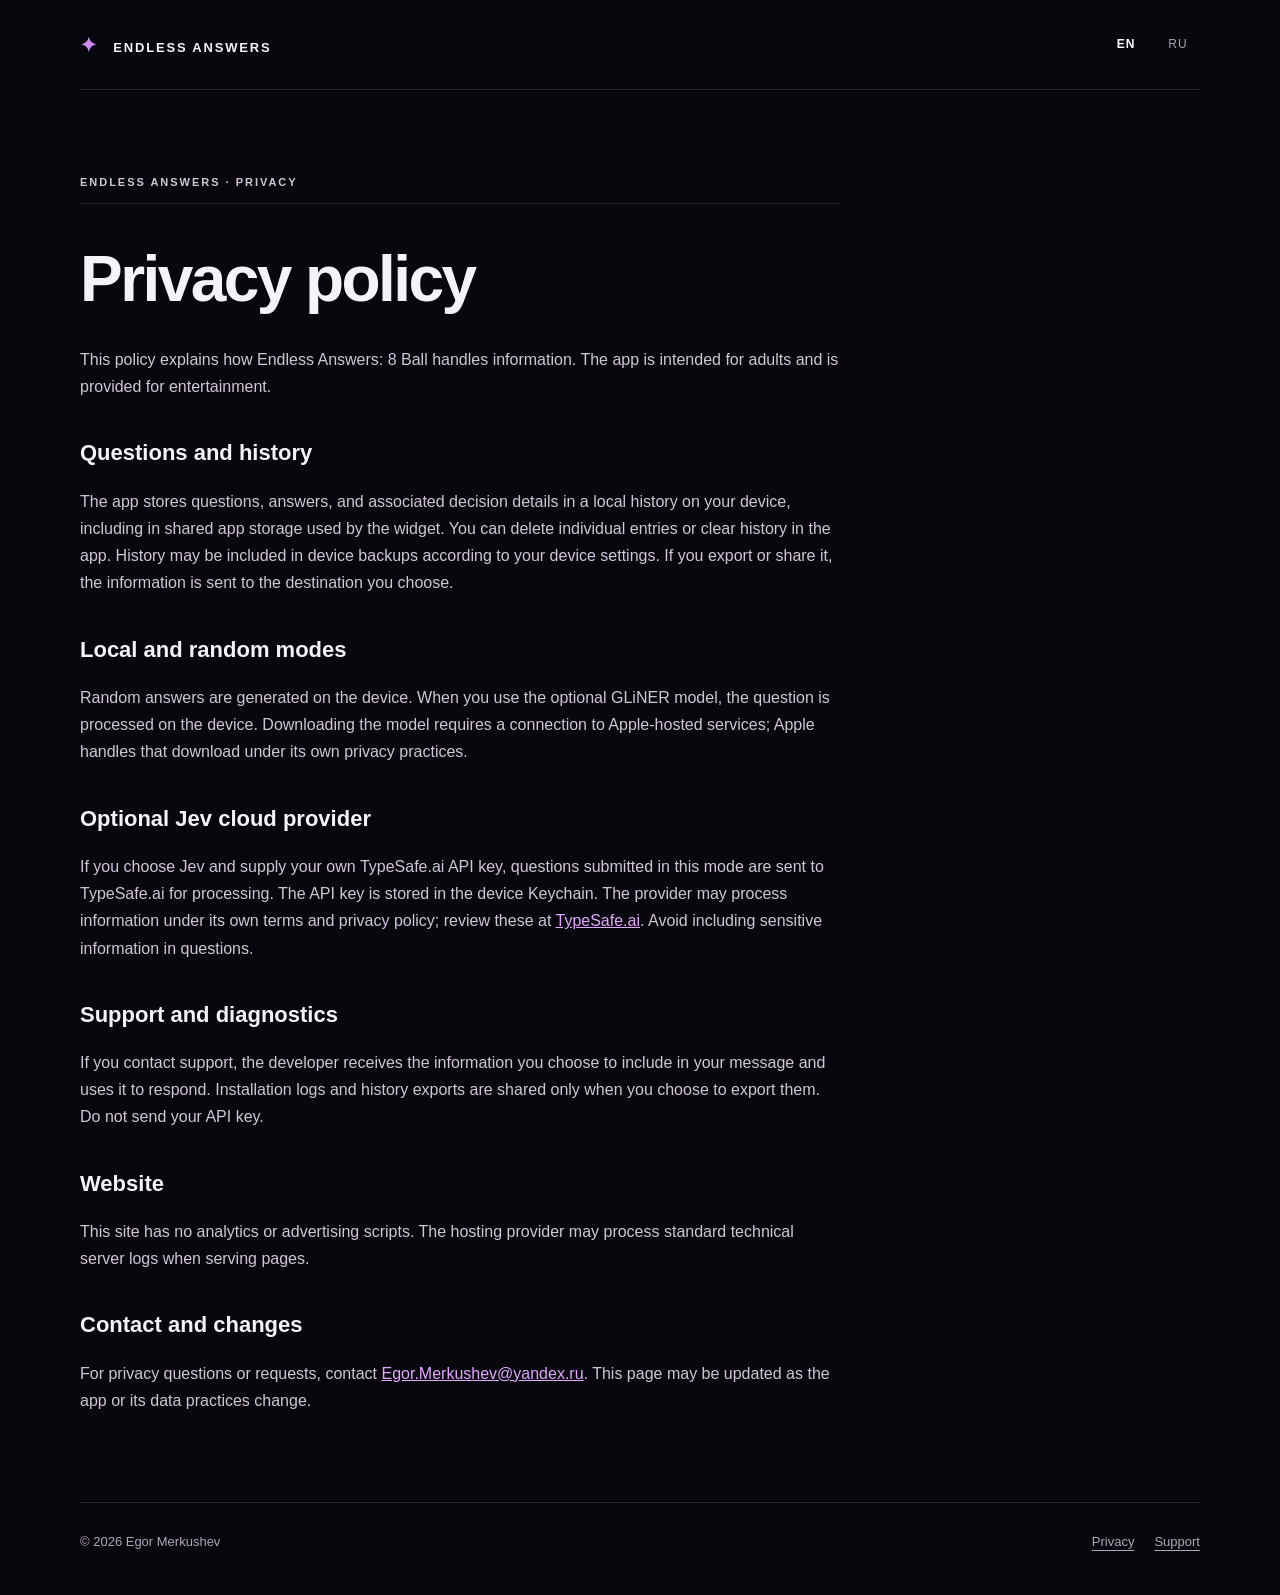
==== website/8ball/privacy/index.html @ be985695 "Add Endless Answers website" ====
<!doctype html>
<html lang="en">
<head><meta charset="utf-8"><meta name="viewport" content="width=device-width,initial-scale=1"><meta name="theme-color" content="#09070e"><link rel="stylesheet" href="../styles.css"><script src="../language.js" defer></script><title>Privacy — Endless Answers</title>
</head>

<body><div class="wrap">
<header class="topbar"><a class="brand" data-internal href="../"><b>✦</b> ENDLESS ANSWERS</a>
<nav class="language" aria-label="Language"><a href="?lang=en" lang="en">EN</a><a href="?lang=ru" lang="ru">RU</a>
</nav>

</header>

<main class="legal">
<p class="eyebrow">Endless Answers · Privacy
</p>
<article data-language="en">
<h1>Privacy policy
</h1>
<p>This policy explains how Endless Answers: 8 Ball handles information. The app is intended for adults and is provided for entertainment.
</p>
<h2>Questions and history
</h2>
<p>The app stores questions, answers, and associated decision details in a local history on your device, including in shared app storage used by the widget. You can delete individual entries or clear history in the app. History may be included in device backups according to your device settings. If you export or share it, the information is sent to the destination you choose.
</p>
<h2>Local and random modes
</h2>
<p>Random answers are generated on the device. When you use the optional GLiNER model, the question is processed on the device. Downloading the model requires a connection to Apple-hosted services; Apple handles that download under its own privacy practices.
</p>
<h2>Optional Jev cloud provider
</h2>
<p>If you choose Jev and supply your own TypeSafe.ai API key, questions submitted in this mode are sent to TypeSafe.ai for processing. The API key is stored in the device Keychain. The provider may process information under its own terms and privacy policy; review these at <a href="https://typesafe.ai/">TypeSafe.ai</a>. Avoid including sensitive information in questions.
</p>
<h2>Support and diagnostics
</h2>
<p>If you contact support, the developer receives the information you choose to include in your message and uses it to respond. Installation logs and history exports are shared only when you choose to export them. Do not send your API key.
</p>
<h2>Website
</h2>
<p>This site has no analytics or advertising scripts. The hosting provider may process standard technical server logs when serving pages.
</p>
<h2>Contact and changes
</h2>
<p>For privacy questions or requests, contact <a href="mailto:Egor.Merkushev@yandex.ru">Egor.Merkushev@yandex.ru</a>. This page may be updated as the app or its data practices change.
</p>
</article>

<article data-language="ru">
<h1>Политика конфиденциальности
</h1>
<p>Здесь описано, как Endless Answers: 8 Ball обрабатывает информацию. Приложение предназначено для взрослых и создано для развлечения.
</p>
<h2>Вопросы и история
</h2>
<p>Вопросы, ответы и связанные детали решения сохраняются в локальной истории на устройстве, в том числе в общем хранилище приложения и виджета. В приложении можно удалить отдельные записи или очистить историю. В зависимости от настроек устройства история может входить в резервные копии. При экспорте или отправке данные передаются туда, куда вы сами выбрали.
</p>
<h2>Локальный и случайный режимы
</h2>
<p>Случайные ответы создаются на устройстве. При использовании необязательной модели GLiNER вопрос обрабатывается на устройстве. Для скачивания модели требуется соединение с сервисами Apple, которые обрабатывают загрузку согласно своим правилам конфиденциальности.
</p>
<h2>Необязательный облачный провайдер Jev
</h2>
<p>Если вы выбрали Jev и указали собственный API-ключ TypeSafe.ai, вопросы в этом режиме отправляются TypeSafe.ai для обработки. Ключ хранится в Связке ключей устройства. Провайдер обрабатывает данные по своим условиям и политике конфиденциальности; ознакомьтесь с ними на <a href="https://typesafe.ai/">TypeSafe.ai</a>. Не включайте в вопросы чувствительную информацию.
</p>
<h2>Поддержка и диагностика
</h2>
<p>При обращении в поддержку разработчик получает информацию, которую вы сами включили в сообщение, и использует её для ответа. Журналы установки и экспорт истории передаются только по вашему выбору. Не отправляйте API-ключ.
</p>
<h2>Сайт
</h2>
<p>На этом сайте нет скриптов аналитики и рекламы. При выдаче страниц хостинг-провайдер может обрабатывать стандартные технические журналы сервера.
</p>
<h2>Контакты и изменения
</h2>
<p>Вопросы о конфиденциальности и запросы можно направить на <a href="mailto:Egor.Merkushev@yandex.ru">Egor.Merkushev@yandex.ru</a>. При изменении приложения или способов обработки данных эта страница может быть обновлена.
</p>
</article>

</main>

<footer><span>© 2026 Egor Merkushev</span><a data-internal data-en="Privacy" data-ru="Конфиденциальность" href="../privacy/">Privacy</a><a data-internal data-en="Support" data-ru="Поддержка" href="../support/">Support</a>
</footer>
</div>
</body>
</html>
---- website/8ball/styles.css ----
*{box-sizing:border-box}
html{color-scheme:dark;scroll-behavior:smooth}
body{margin:0;background:#09070e;color:#f6f2fa;font:16px/1.7 -apple-system,BlinkMacSystemFont,"Segoe UI",sans-serif}
a{color:inherit}
a:focus-visible{outline:3px solid #dc86ff;outline-offset:5px}
.wrap{width:min(1120px,calc(100% - 48px));margin:auto}
.topbar{height:90px;display:flex;align-items:center;justify-content:space-between;gap:20px;border-bottom:1px solid #ffffff20}
.brand{font-size:13px;font-weight:750;letter-spacing:.14em;text-decoration:none}
.brand b{color:#d68af8;font-size:20px;margin-right:9px}
.language{display:flex;gap:8px}
.language a{min-width:44px;min-height:44px;display:grid;place-items:center;color:#aaa0b5;text-decoration:none;font-size:12px;letter-spacing:.08em}
.language a[aria-current=true]{color:#fff;font-weight:700}
.hero{display:grid;grid-template-columns:1fr 1fr;align-items:center;gap:42px;min-height:620px;padding:70px 0}
.eyebrow{font-size:11px;letter-spacing:.18em;text-transform:uppercase;font-weight:700;color:#dc98f5}
.hero h1{font-size:clamp(48px,6.5vw,84px);line-height:1.02;letter-spacing:-.055em;margin:16px 0 24px;text-wrap:balance}
.lead{font-size:clamp(18px,2vw,22px);color:#c3b9cc;max-width:32rem}
.hero-art{width:100%;height:auto;border-radius:42px;display:block;box-shadow:0 24px 100px #4a18703d}
.features{display:grid;grid-template-columns:repeat(3,1fr);gap:14px;padding-bottom:80px}
.card{background:#17121f;border:1px solid #ffffff15;border-radius:24px;padding:25px}
.card h2{font-size:18px;margin:0 0 8px}
.card p{color:#c0b7c9;margin:0}
.legal{max-width:760px;min-height:65vh;padding:72px 0}
.legal h1{font-size:clamp(40px,6vw,64px);line-height:1.1;letter-spacing:-.04em;margin:12px 0 32px}
.legal article{border-top:1px solid #ffffff20;padding-top:28px}
.legal h2{font-size:22px;margin:34px 0 8px}
.legal p,.legal li{color:#d0c6d7}
.legal a{color:#e2a7ff;overflow-wrap:anywhere}
.contact{font-size:20px}
footer{border-top:1px solid #ffffff20;padding:28px 0 42px;color:#b1a5ba;font-size:13px;display:flex;flex-wrap:wrap;gap:20px;align-items:center}
footer span{margin-right:auto}
footer a{text-underline-offset:4px}
[hidden]{display:none!important}
@media(max-width:760px){.wrap{width:calc(100% - 40px)}
.topbar{height:76px}
.hero{grid-template-columns:1fr;gap:26px;min-height:0;padding:62px 0 40px}
.hero h1{font-size:clamp(44px,12vw,68px)}
.hero-art{max-width:530px;margin:auto}
.features{grid-template-columns:1fr;padding-bottom:50px}
.legal{padding:55px 0}
}
@media(prefers-reduced-motion:reduce){html{scroll-behavior:auto}
}
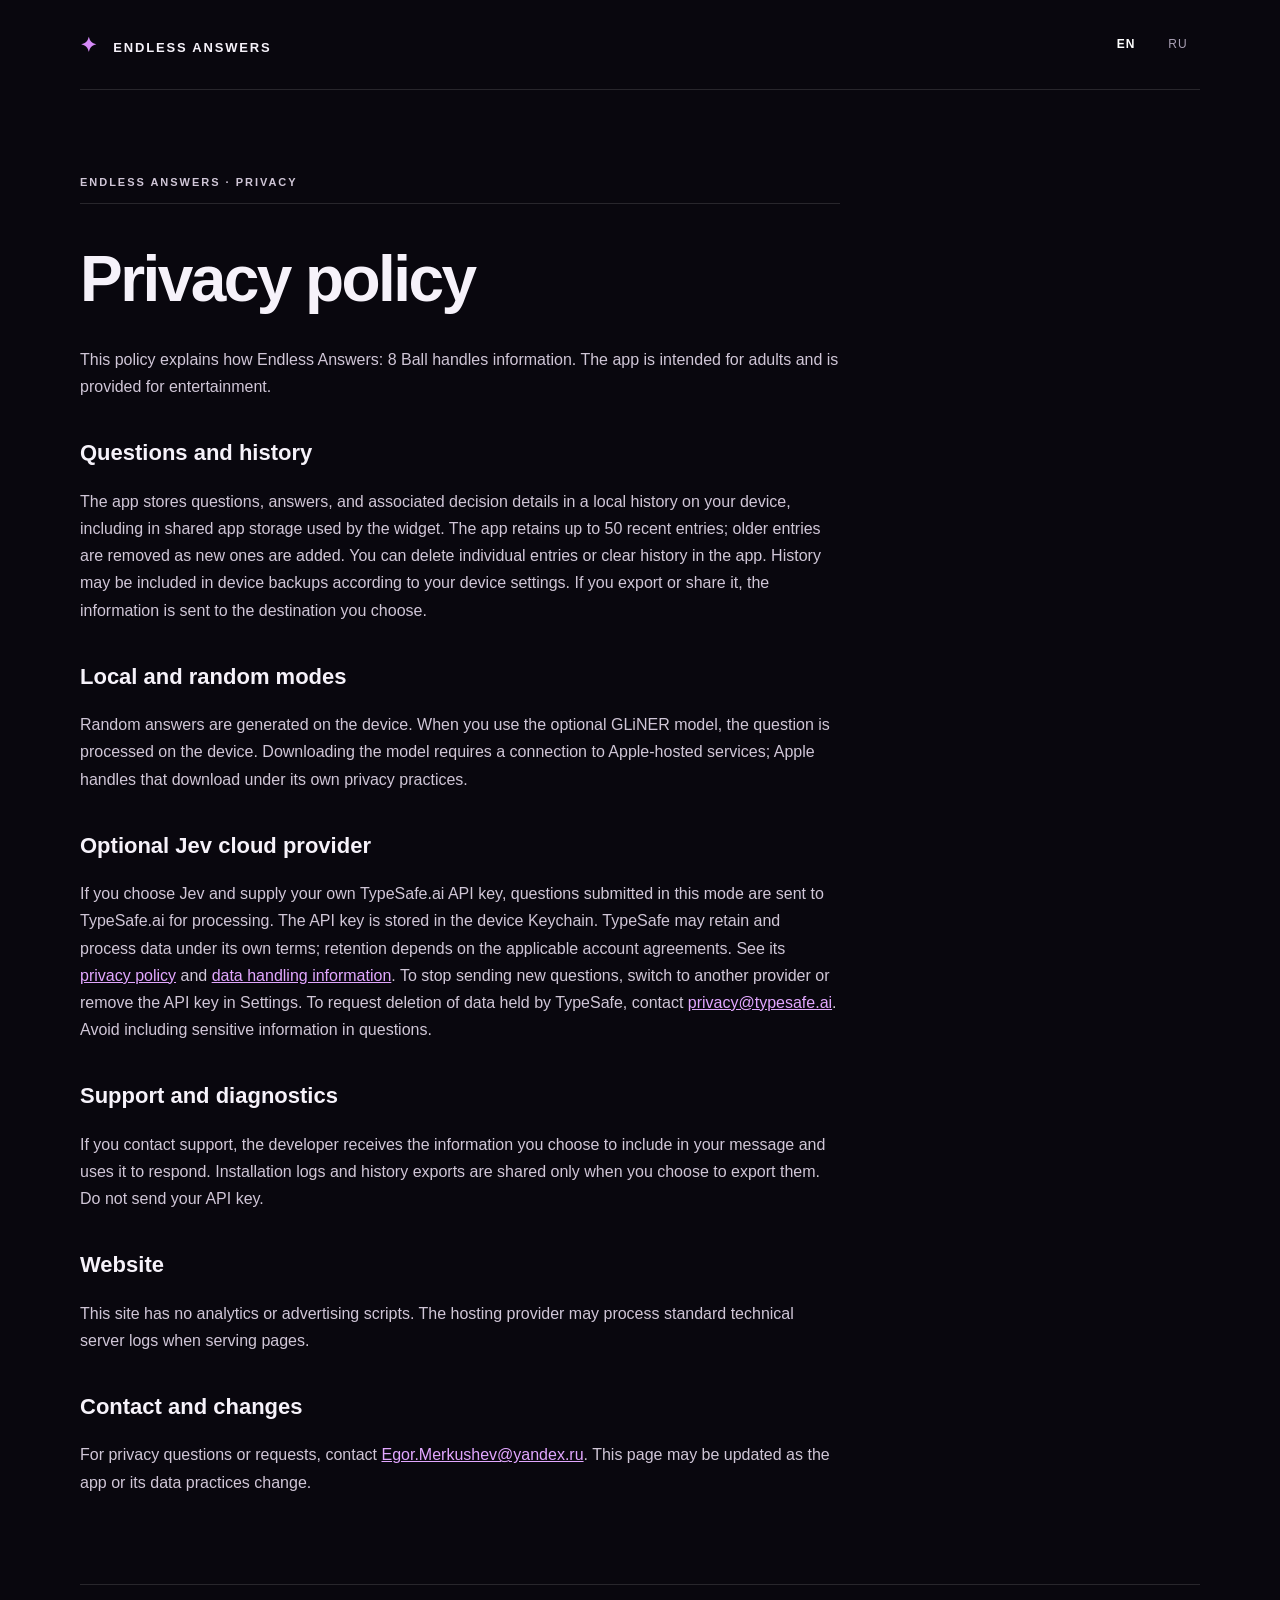
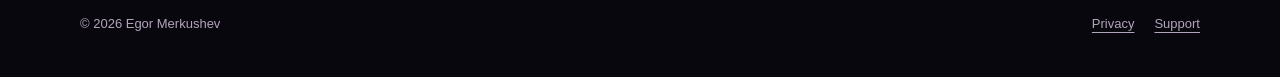
==== commit a64255de: "Clarify data retention and deletion options" ====
--- a/website/8ball/privacy/index.html
+++ b/website/8ball/privacy/index.html
@@ -20,7 +20,7 @@
 </p>
 <h2>Questions and history
 </h2>
-<p>The app stores questions, answers, and associated decision details in a local history on your device, including in shared app storage used by the widget. You can delete individual entries or clear history in the app. History may be included in device backups according to your device settings. If you export or share it, the information is sent to the destination you choose.
+<p>The app stores questions, answers, and associated decision details in a local history on your device, including in shared app storage used by the widget. The app retains up to 50 recent entries; older entries are removed as new ones are added. You can delete individual entries or clear history in the app. History may be included in device backups according to your device settings. If you export or share it, the information is sent to the destination you choose.
 </p>
 <h2>Local and random modes
 </h2>
@@ -28,7 +28,7 @@
 </p>
 <h2>Optional Jev cloud provider
 </h2>
-<p>If you choose Jev and supply your own TypeSafe.ai API key, questions submitted in this mode are sent to TypeSafe.ai for processing. The API key is stored in the device Keychain. The provider may process information under its own terms and privacy policy; review these at <a href="https://typesafe.ai/">TypeSafe.ai</a>. Avoid including sensitive information in questions.
+<p>If you choose Jev and supply your own TypeSafe.ai API key, questions submitted in this mode are sent to TypeSafe.ai for processing. The API key is stored in the device Keychain. TypeSafe may retain and process data under its own terms; retention depends on the applicable account agreements. See its <a href="https://typesafe.ai/legal/privacy-policy">privacy policy</a> and <a href="https://help.typesafe.ai/articles/5974925716-how-is-submitted-data-used-or-retained">data handling information</a>. To stop sending new questions, switch to another provider or remove the API key in Settings. To request deletion of data held by TypeSafe, contact <a href="mailto:privacy@typesafe.ai">privacy@typesafe.ai</a>. Avoid including sensitive information in questions.
 </p>
 <h2>Support and diagnostics
 </h2>
@@ -51,7 +51,7 @@
 </p>
 <h2>Вопросы и история
 </h2>
-<p>Вопросы, ответы и связанные детали решения сохраняются в локальной истории на устройстве, в том числе в общем хранилище приложения и виджета. В приложении можно удалить отдельные записи или очистить историю. В зависимости от настроек устройства история может входить в резервные копии. При экспорте или отправке данные передаются туда, куда вы сами выбрали.
+<p>Вопросы, ответы и связанные детали решения сохраняются в локальной истории на устройстве, в том числе в общем хранилище приложения и виджета. Приложение хранит до 50 последних записей; более старые удаляются при добавлении новых. В приложении можно удалить отдельные записи или очистить историю. В зависимости от настроек устройства история может входить в резервные копии. При экспорте или отправке данные передаются туда, куда вы сами выбрали.
 </p>
 <h2>Локальный и случайный режимы
 </h2>
@@ -59,7 +59,7 @@
 </p>
 <h2>Необязательный облачный провайдер Jev
 </h2>
-<p>Если вы выбрали Jev и указали собственный API-ключ TypeSafe.ai, вопросы в этом режиме отправляются TypeSafe.ai для обработки. Ключ хранится в Связке ключей устройства. Провайдер обрабатывает данные по своим условиям и политике конфиденциальности; ознакомьтесь с ними на <a href="https://typesafe.ai/">TypeSafe.ai</a>. Не включайте в вопросы чувствительную информацию.
+<p>Если вы выбрали Jev и указали собственный API-ключ TypeSafe.ai, вопросы в этом режиме отправляются TypeSafe.ai для обработки. Ключ хранится в Связке ключей устройства. TypeSafe может хранить и обрабатывать данные согласно собственным условиям; сроки хранения зависят от условий учётной записи. Подробнее — в <a href="https://typesafe.ai/legal/privacy-policy">политике конфиденциальности</a> и <a href="https://help.typesafe.ai/articles/5974925716-how-is-submitted-data-used-or-retained">информации об обработке данных</a>. Чтобы прекратить отправку новых вопросов, выберите другого провайдера или удалите API-ключ в настройках. Для запроса удаления данных у TypeSafe обратитесь на <a href="mailto:privacy@typesafe.ai">privacy@typesafe.ai</a>. Не включайте в вопросы чувствительную информацию.
 </p>
 <h2>Поддержка и диагностика
 </h2>
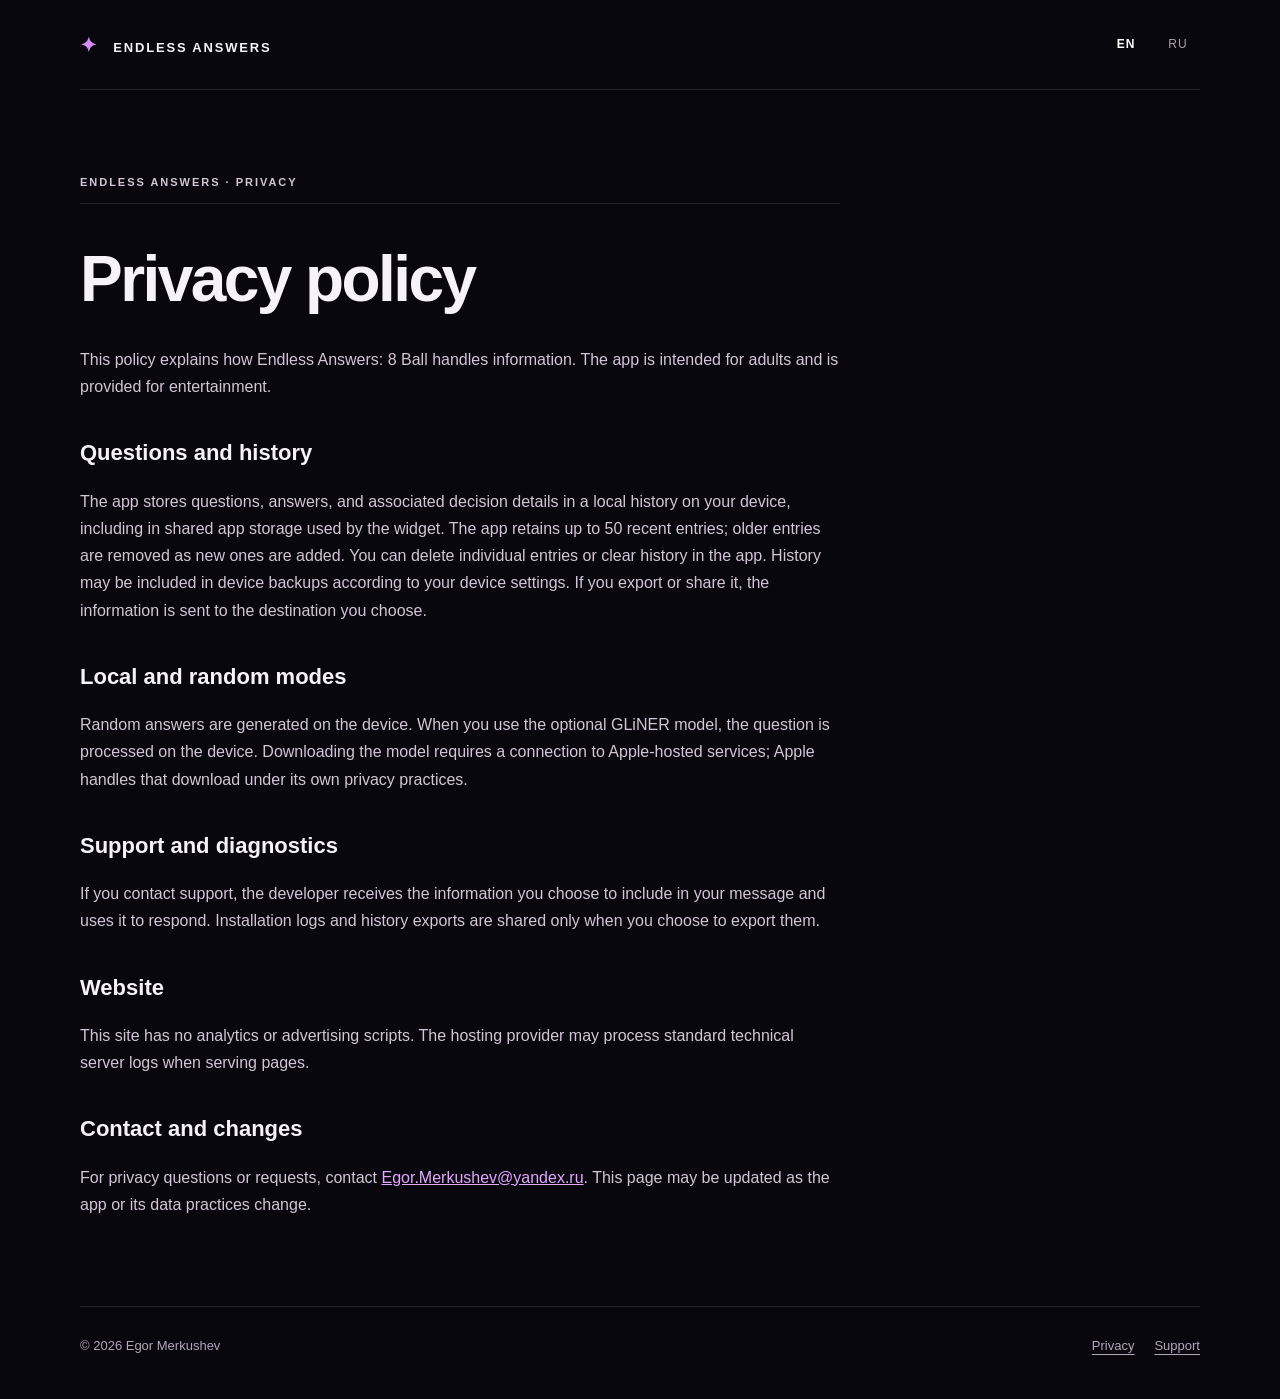
==== commit 9451c3bb: "Remove Jev from release site copy" ====
--- a/website/8ball/privacy/index.html
+++ b/website/8ball/privacy/index.html
@@ -26,13 +26,9 @@
 </h2>
 <p>Random answers are generated on the device. When you use the optional GLiNER model, the question is processed on the device. Downloading the model requires a connection to Apple-hosted services; Apple handles that download under its own privacy practices.
 </p>
-<h2>Optional Jev cloud provider
-</h2>
-<p>If you choose Jev and supply your own TypeSafe.ai API key, questions submitted in this mode are sent to TypeSafe.ai for processing. The API key is stored in the device Keychain. TypeSafe may retain and process data under its own terms; retention depends on the applicable account agreements. See its <a href="https://typesafe.ai/legal/privacy-policy">privacy policy</a> and <a href="https://help.typesafe.ai/articles/5974925716-how-is-submitted-data-used-or-retained">data handling information</a>. To stop sending new questions, switch to another provider or remove the API key in Settings. To request deletion of data held by TypeSafe, contact <a href="mailto:privacy@typesafe.ai">privacy@typesafe.ai</a>. Avoid including sensitive information in questions.
-</p>
 <h2>Support and diagnostics
 </h2>
-<p>If you contact support, the developer receives the information you choose to include in your message and uses it to respond. Installation logs and history exports are shared only when you choose to export them. Do not send your API key.
+<p>If you contact support, the developer receives the information you choose to include in your message and uses it to respond. Installation logs and history exports are shared only when you choose to export them.
 </p>
 <h2>Website
 </h2>
@@ -57,13 +53,9 @@
 </h2>
 <p>Случайные ответы создаются на устройстве. При использовании необязательной модели GLiNER вопрос обрабатывается на устройстве. Для скачивания модели требуется соединение с сервисами Apple, которые обрабатывают загрузку согласно своим правилам конфиденциальности.
 </p>
-<h2>Необязательный облачный провайдер Jev
-</h2>
-<p>Если вы выбрали Jev и указали собственный API-ключ TypeSafe.ai, вопросы в этом режиме отправляются TypeSafe.ai для обработки. Ключ хранится в Связке ключей устройства. TypeSafe может хранить и обрабатывать данные согласно собственным условиям; сроки хранения зависят от условий учётной записи. Подробнее — в <a href="https://typesafe.ai/legal/privacy-policy">политике конфиденциальности</a> и <a href="https://help.typesafe.ai/articles/5974925716-how-is-submitted-data-used-or-retained">информации об обработке данных</a>. Чтобы прекратить отправку новых вопросов, выберите другого провайдера или удалите API-ключ в настройках. Для запроса удаления данных у TypeSafe обратитесь на <a href="mailto:privacy@typesafe.ai">privacy@typesafe.ai</a>. Не включайте в вопросы чувствительную информацию.
-</p>
 <h2>Поддержка и диагностика
 </h2>
-<p>При обращении в поддержку разработчик получает информацию, которую вы сами включили в сообщение, и использует её для ответа. Журналы установки и экспорт истории передаются только по вашему выбору. Не отправляйте API-ключ.
+<p>При обращении в поддержку разработчик получает информацию, которую вы сами включили в сообщение, и использует её для ответа. Журналы установки и экспорт истории передаются только по вашему выбору.
 </p>
 <h2>Сайт
 </h2>
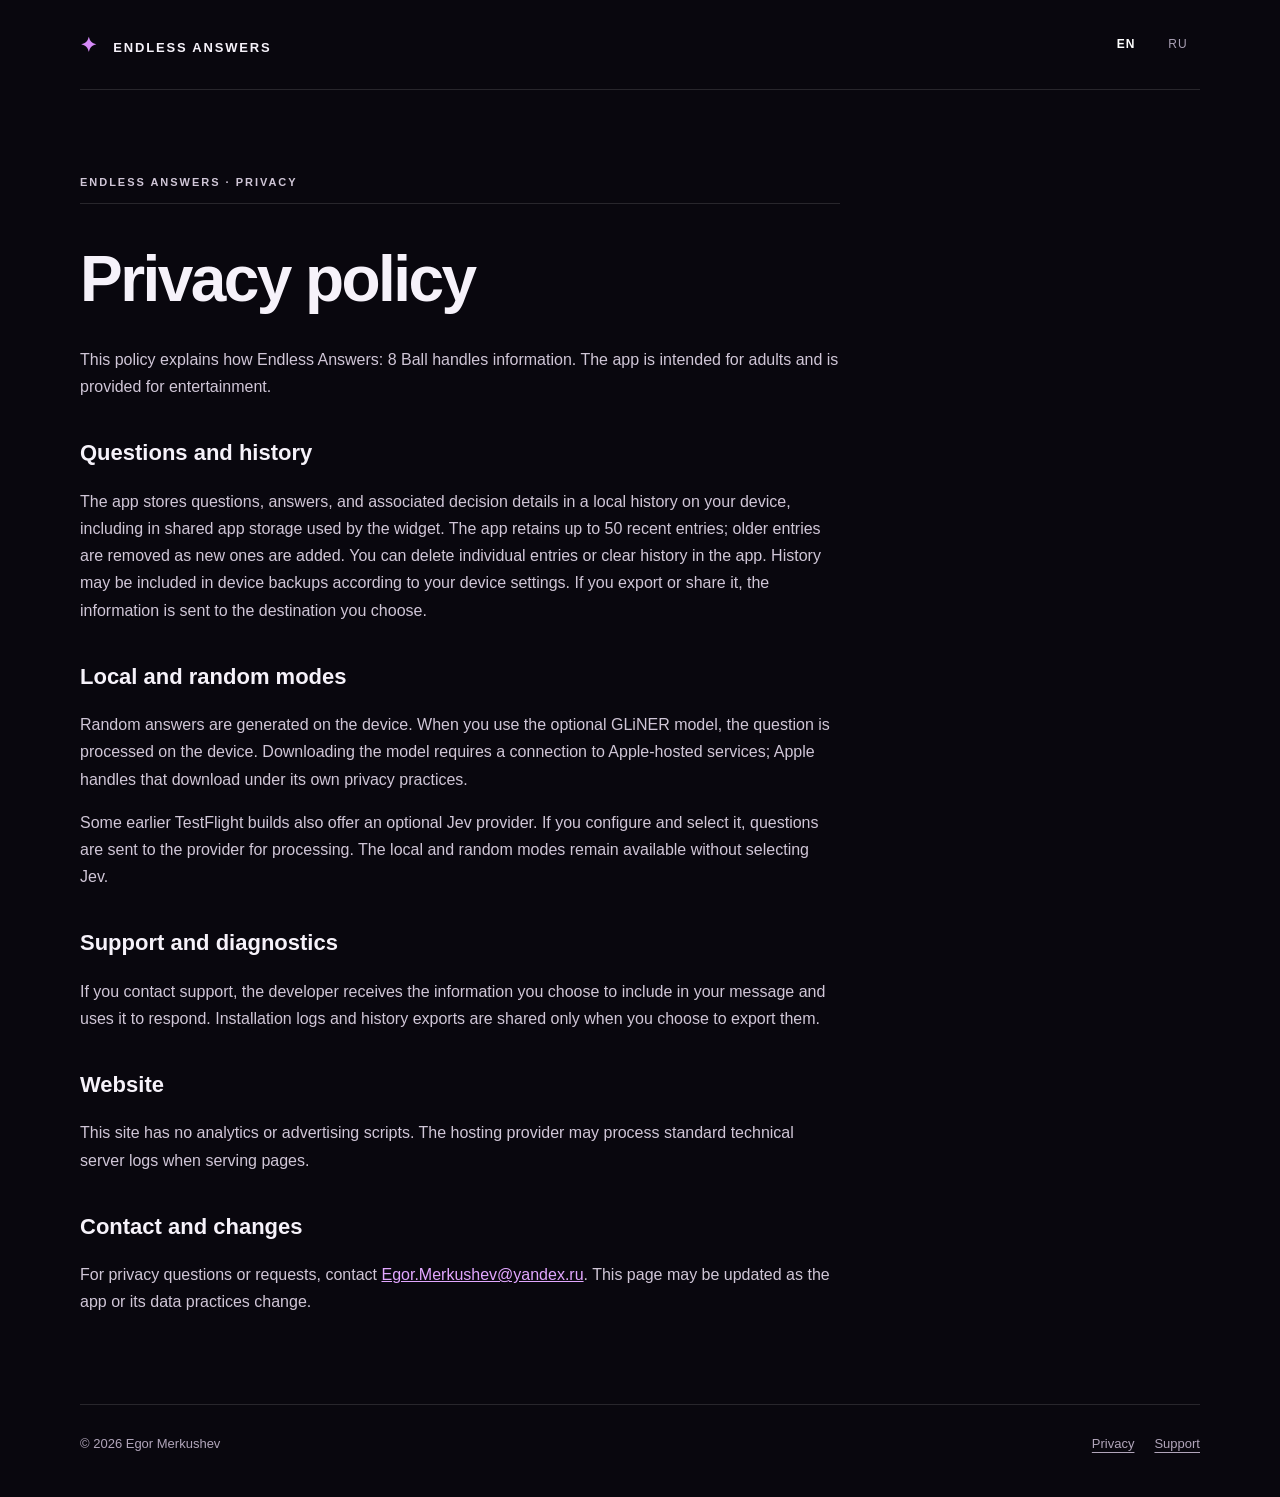
==== commit afcadf29: "Clarify privacy for earlier TestFlight builds" ====
--- a/website/8ball/privacy/index.html
+++ b/website/8ball/privacy/index.html
@@ -26,6 +26,8 @@
 </h2>
 <p>Random answers are generated on the device. When you use the optional GLiNER model, the question is processed on the device. Downloading the model requires a connection to Apple-hosted services; Apple handles that download under its own privacy practices.
 </p>
+<p>Some earlier TestFlight builds also offer an optional Jev provider. If you configure and select it, questions are sent to the provider for processing. The local and random modes remain available without selecting Jev.
+</p>
 <h2>Support and diagnostics
 </h2>
 <p>If you contact support, the developer receives the information you choose to include in your message and uses it to respond. Installation logs and history exports are shared only when you choose to export them.
@@ -53,6 +55,8 @@
 </h2>
 <p>Случайные ответы создаются на устройстве. При использовании необязательной модели GLiNER вопрос обрабатывается на устройстве. Для скачивания модели требуется соединение с сервисами Apple, которые обрабатывают загрузку согласно своим правилам конфиденциальности.
 </p>
+<p>В некоторых предыдущих сборках TestFlight также доступен необязательный провайдер Jev. Если вы настроите и выберете его, вопросы будут отправляться провайдеру для обработки. Локальный и случайный режимы доступны без выбора Jev.
+</p>
 <h2>Поддержка и диагностика
 </h2>
 <p>При обращении в поддержку разработчик получает информацию, которую вы сами включили в сообщение, и использует её для ответа. Журналы установки и экспорт истории передаются только по вашему выбору.
